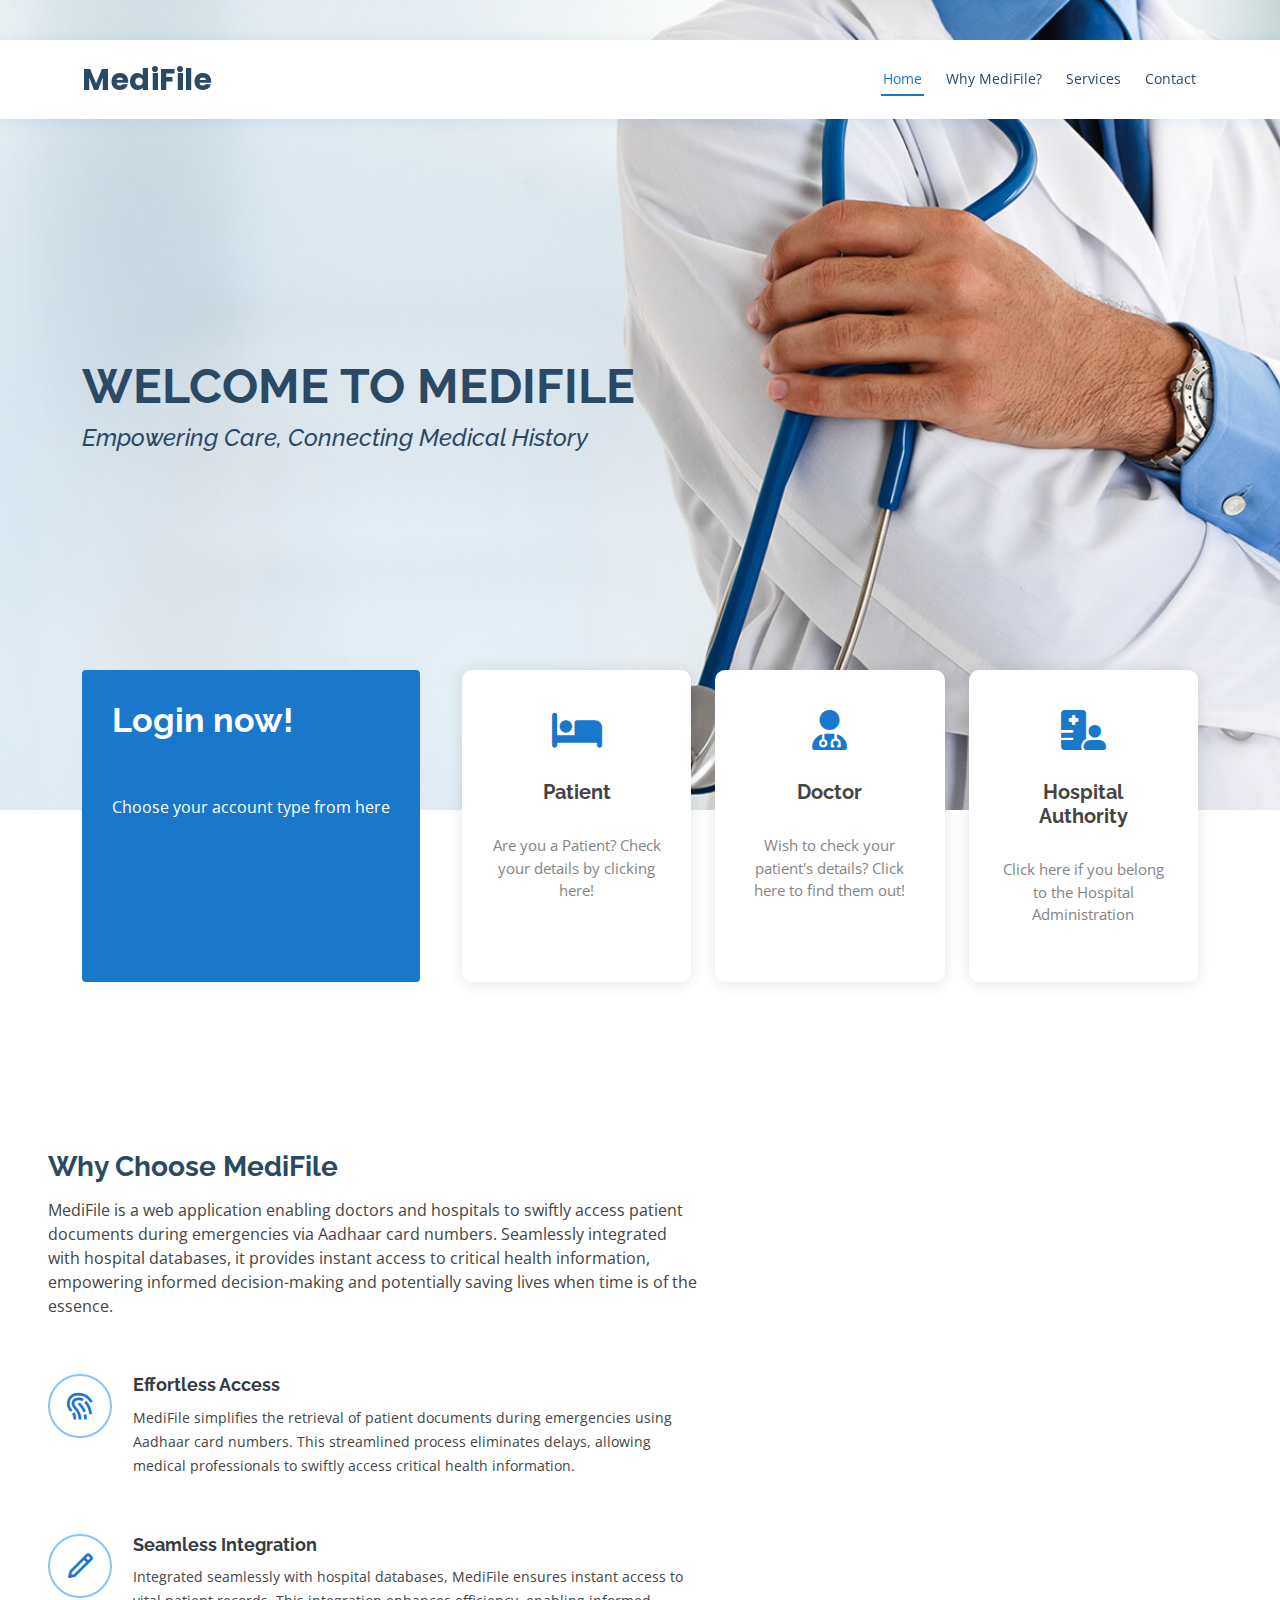
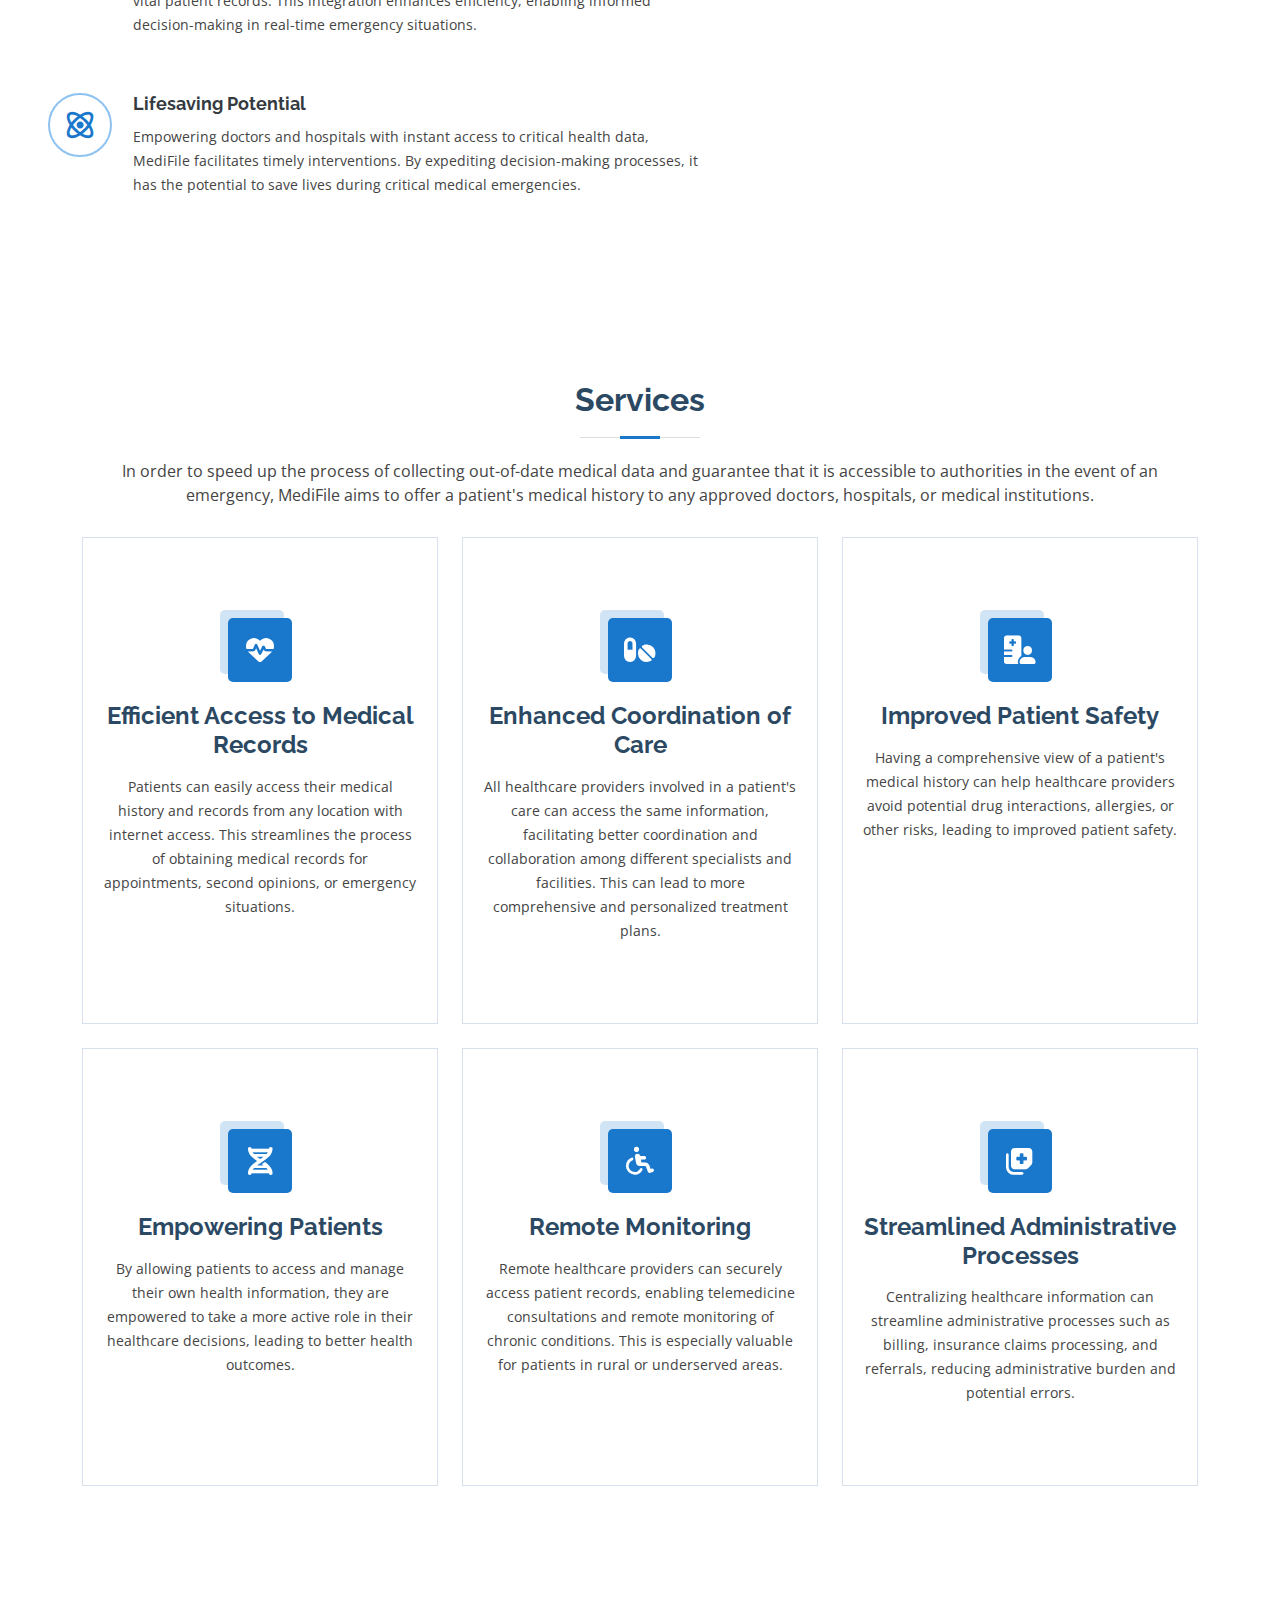
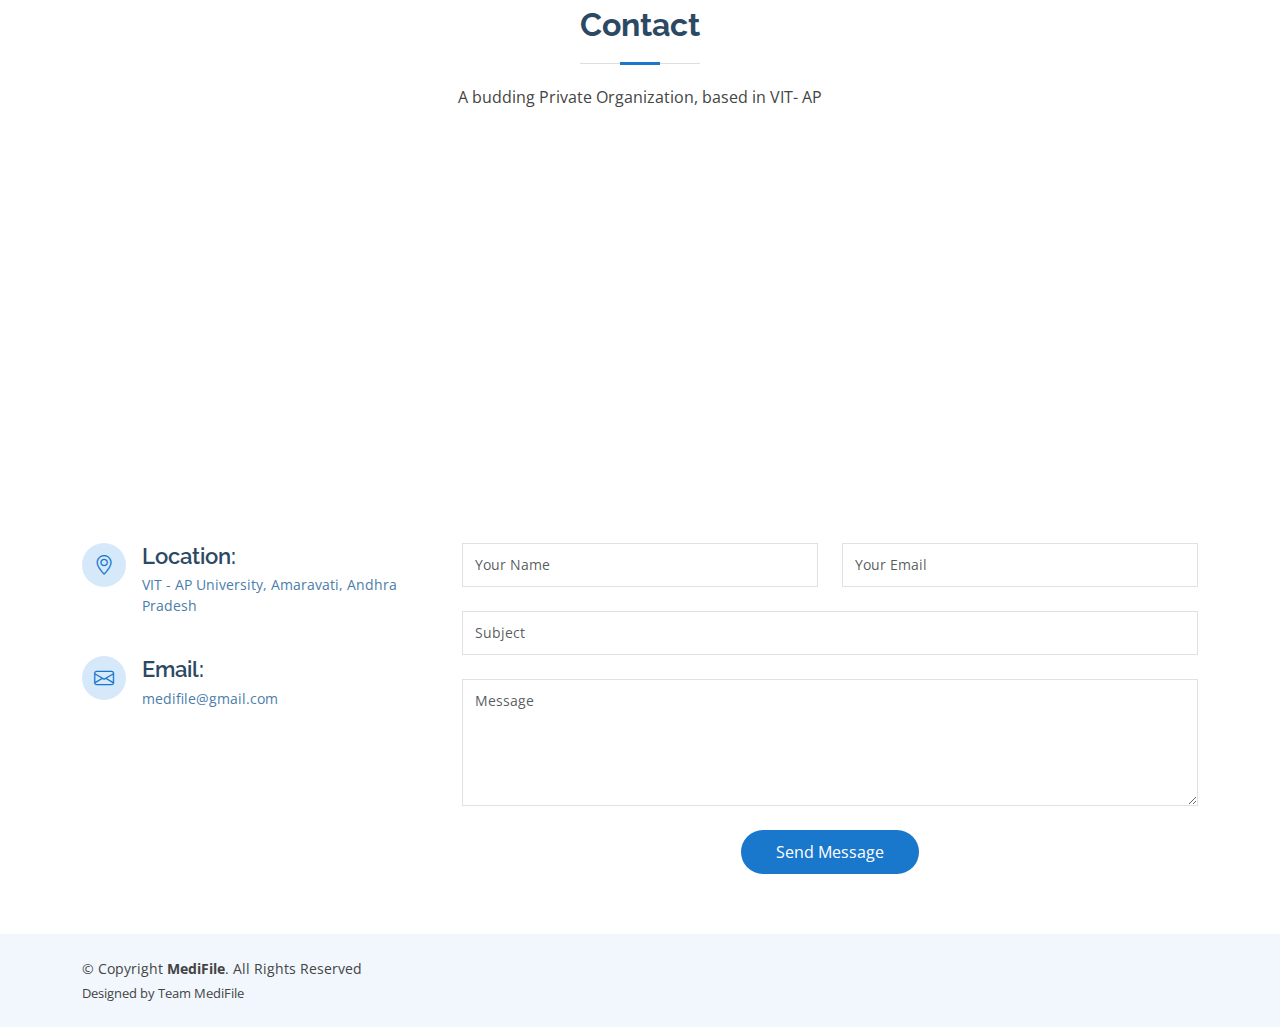
==== index.html @ f93449f2 "added files in finalrepo" ====
<!DOCTYPE html>
<html lang="en">

<head>
  <meta charset="utf-8">
  <meta content="width=device-width, initial-scale=1.0" name="viewport">

  <title>MediFile</title>
  <meta content="" name="description">
  <meta content="" name="keywords">

  <!-- Favicons -->
  <link href="assets/img/favicon.png" rel="icon">
  <link href="assets/img/apple-touch-icon.png" rel="apple-touch-icon">

  <!-- Google Fonts -->
  <link href="https://fonts.googleapis.com/css?family=Open+Sans:300,300i,400,400i,600,600i,700,700i|Raleway:300,300i,400,400i,500,500i,600,600i,700,700i|Poppins:300,300i,400,400i,500,500i,600,600i,700,700i" rel="stylesheet">

  <!-- Vendor CSS Files -->
  <link href="assets/vendor/fontawesome-free/css/all.min.css" rel="stylesheet">
  <link href="assets/vendor/animate.css/animate.min.css" rel="stylesheet">
  <link href="assets/vendor/bootstrap/css/bootstrap.min.css" rel="stylesheet">
  <link href="assets/vendor/bootstrap-icons/bootstrap-icons.css" rel="stylesheet">
  <link href="assets/vendor/boxicons/css/boxicons.min.css" rel="stylesheet">
  <link href="assets/vendor/glightbox/css/glightbox.min.css" rel="stylesheet">
  <link href="assets/vendor/remixicon/remixicon.css" rel="stylesheet">
  <link href="assets/vendor/swiper/swiper-bundle.min.css" rel="stylesheet">

  <!-- Template Main CSS File -->
  <link href="assets/css/style.css" rel="stylesheet">

  <!-- =======================================================
  * Template Name: Medilab
  * Template URL: https://bootstrapmade.com/medilab-free-medical-bootstrap-theme/
  * Updated: Mar 17 2024 with Bootstrap v5.3.3
  * Author: BootstrapMade.com
  * License: https://bootstrapmade.com/license/
  ======================================================== -->
</head>

<body>

  <!-- ======= Header ======= -->
  <header id="header" class="fixed-top">
    <div class="container d-flex align-items-center">
      <h1 class="logo me-auto"><a href="index.html">MediFile</a></h1>
      <!-- Uncomment below if you prefer to use an image logo -->
      <!-- <a href="index.html" class="logo me-auto"><img src="assets/img/logo.png" alt="" class="img-fluid"></a>-->

      <nav id="navbar" class="navbar order-last order-lg-0">
        <ul>
          <li><a class="nav-link scrollto active" href="#hero">Home</a></li>
          <li><a class="nav-link scrollto" href="#about">Why MediFile?</a></li>
          <li><a class="nav-link scrollto" href="#services">Services</a></li>
          <li><a class="nav-link scrollto" href="#contact">Contact</a></li>
        </ul>
        <i class="bi bi-list mobile-nav-toggle"></i>
      </nav><!-- .navbar -->
    </div>
  </header><!-- End Header -->

    <!-- ======= Hero Section ======= -->
    <section id="hero" class="d-flex align-items-center">
      <div class="container">
        <h1>Welcome to MediFile</h1>
        <h2><i>Empowering Care, Connecting Medical History</i></h2>
      </div>
    </section><!-- End Hero -->

    <main id="main">

      <!-- ======= Why Us Section ======= -->
      <section id="why-us" class="why-us">
        <div class="container">
  
          <div class="row">
            <div class="col-lg-4 d-flex align-items-stretch">
              <div class="content">
                <h3>Login now!</h3>
                <p>
                  <br>Choose your account type from here<br>
                </p>
                <div class="text-center">
                </div>
              </div>
            </div>
            <div class="col-lg-8 d-flex align-items-stretch">
              <div class="icon-boxes d-flex flex-column justify-content-center">
                <div class="row">
                  <div class="col-xl-4 d-flex align-items-stretch" onclick="window.location.href='patientlogin.html'">
                    <div class="icon-box mt-4 mt-xl-0">
                      <i class="fa-solid fa-bed"></i>
                      <h4>Patient</h4>
                      <p>Are you a Patient? Check your details by clicking here!</p>
                    </div>
                  </div>
                  <div class="col-xl-4 d-flex align-items-stretch" onclick="window.location.href='doctorlogin.html'">
                    <div class="icon-box mt-4 mt-xl-0">
                      <i class="fa fa-user-md"></i>
                      <h4>Doctor</h4>
                      <p>Wish to check your patient's details? Click here to find them out!</p>
                    </div>
                  </div>
                  <div class="col-xl-4 d-flex align-items-stretch" onclick="window.location.href='hospauthlogin.html'">
                    <div class="icon-box mt-4 mt-xl-0">
                      <i class="fa fa-hospital-user"></i>
                      <h4>Hospital Authority</h4>
                      <p>Click here if you belong to the Hospital Administration</p>
                    </div>
                  </div>
                </div>
              </div><!-- End .content-->
            </div>
          </div>
  
        </div>
      </section><!-- End Why Us Section -->

      <!-- ======= About Section ======= -->
    <section id="about" class="about">
      <div class="container-fluid">

        <div class="row">
          <img class="image2" src="assets\img/gg2.jpg" alt="">
          <div class="col-xl-7 col-lg-6 icon-boxes d-flex flex-column align-items-stretch justify-content-center py-5 px-lg-5">
            <h3>Why Choose MediFile</h3>
            <p>MediFile is a web application enabling doctors and hospitals to swiftly access patient documents during emergencies via Aadhaar card numbers. Seamlessly integrated with hospital databases, it provides instant access to critical health information, empowering informed decision-making and potentially saving lives when time is of the essence.</p>

            <div class="icon-box">
              <div class="icon"><i class="bx bx-fingerprint"></i></div>
              <h4 class="title"><a href="">Effortless Access</a></h4>
              <p class="description">MediFile simplifies the retrieval of patient documents during emergencies using Aadhaar card numbers. This streamlined process eliminates delays, allowing medical professionals to swiftly access critical health information.
            </div>

            <div class="icon-box">
              <div class="icon"><i class="bx bx-pencil "></i></div>
              <h4 class="title"><a href="">Seamless Integration</a></h4>
              <p class="description">Integrated seamlessly with hospital databases, MediFile ensures instant access to vital patient records. This integration enhances efficiency, enabling informed decision-making in real-time emergency situations.</p>
            </div>

            <div class="icon-box">
              <div class="icon"><i class="bx bx-atom"></i></div>
              <h4 class="title"><a href="">Lifesaving Potential</a></h4>
              <p class="description">Empowering doctors and hospitals with instant access to critical health data, MediFile facilitates timely interventions. By expediting decision-making processes, it has the potential to save lives during critical medical emergencies.</p>
            </div>

          </div>
        </div>

      </div>
    </section><!-- End About Section -->

    <!-- ======= Services Section ======= -->
    <section id="services" class="services">
      <div class="container">

        <div class="section-title">
          <h2>Services</h2>
          <p>In order to speed up the process of collecting out-of-date medical data and guarantee that it is accessible to authorities in the event of an emergency, MediFile aims to offer a patient's medical history to any approved doctors, hospitals, or medical institutions.</p>
        </div>

        <div class="row">
          <div class="col-lg-4 col-md-6 d-flex align-items-stretch">
            <div class="icon-box">
              <div class="icon"><i class="fas fa-heartbeat"></i></div>
              <h4><a href="">Efficient Access to Medical Records</a></h4>
              <p>Patients can easily access their medical history and records from any location with internet access. This streamlines the process of obtaining medical records for appointments, second opinions, or emergency situations.</p>
            </div>
          </div>

          <div class="col-lg-4 col-md-6 d-flex align-items-stretch mt-4 mt-md-0">
            <div class="icon-box">
              <div class="icon"><i class="fas fa-pills"></i></div>
              <h4><a href="">Enhanced Coordination of Care</a></h4>
              <p>All healthcare providers involved in a patient's care can access the same information, facilitating better coordination and collaboration among different specialists and facilities. This can lead to more comprehensive and personalized treatment plans.</p>
            </div>
          </div>

          <div class="col-lg-4 col-md-6 d-flex align-items-stretch mt-4 mt-lg-0">
            <div class="icon-box">
              <div class="icon"><i class="fas fa-hospital-user"></i></div>
              <h4><a href="">Improved Patient Safety</a></h4>
              <p>Having a comprehensive view of a patient's medical history can help healthcare providers avoid potential drug interactions, allergies, or other risks, leading to improved patient safety.</p>
            </div>
          </div>

          <div class="col-lg-4 col-md-6 d-flex align-items-stretch mt-4">
            <div class="icon-box">
              <div class="icon"><i class="fas fa-dna"></i></div>
              <h4><a href="">Empowering Patients</a></h4>
              <p>By allowing patients to access and manage their own health information, they are empowered to take a more active role in their healthcare decisions, leading to better health outcomes.</p>
            </div>
          </div>

          <div class="col-lg-4 col-md-6 d-flex align-items-stretch mt-4">
            <div class="icon-box">
              <div class="icon"><i class="fas fa-wheelchair"></i></div>
              <h4><a href="">Remote Monitoring</a></h4>
              <p>Remote healthcare providers can securely access patient records, enabling telemedicine consultations and remote monitoring of chronic conditions. This is especially valuable for patients in rural or underserved areas.</p>
            </div>
          </div>

          <div class="col-lg-4 col-md-6 d-flex align-items-stretch mt-4">
            <div class="icon-box">
              <div class="icon"><i class="fas fa-notes-medical"></i></div>
              <h4><a href="">Streamlined Administrative Processes</a></h4>
              <p>Centralizing healthcare information can streamline administrative processes such as billing, insurance claims processing, and referrals, reducing administrative burden and potential errors.</p>
            </div>
          </div>

        </div>

      </div>
    </section><!-- End Services Section -->


    <!-- ======= Contact Section ======= -->
    <section id="contact" class="contact">
      <div class="container">

        <div class="section-title">
          <h2>Contact</h2>
          <p>A budding Private Organization, based in VIT- AP</p>
        </div>
      </div>

      <div>
        <iframe style="border:0; width: 100%; height: 350px;" src="https://www.google.com/maps/embed?pb=!1m14!1m8!1m3!1d15302.299103914738!2d80.4991965!3d16.4970554!3m2!1i1024!2i768!4f13.1!3m3!1m2!1s0x3a35f27d40f21c55%3A0x1490eacd54859850!2sVIT-AP%20University!5e0!3m2!1sen!2sin!4v1710497029862!5m2!1sen!2sin" frameborder="0" allowfullscreen="" loading="lazy" referrerpolicy="no-referrer-when-downgrade"></iframe>
        
      </div>

      <div class="container">
        <div class="row mt-5">

          <div class="col-lg-4">
            <div class="info">
              <div class="address">
                <i class="bi bi-geo-alt"></i>
                <h4>Location:</h4>
                <p>VIT - AP University, Amaravati, Andhra Pradesh</p>
              </div>

              <div class="email">
                <i class="bi bi-envelope"></i>
                <h4>Email:</h4>
                <p>medifile@gmail.com</p>
              </div>

            </div>

          </div>

          <div class="col-lg-8 mt-5 mt-lg-0">

            <form action="forms/contact.php" method="post" role="form" class="php-email-form">
              <div class="row">
                <div class="col-md-6 form-group">
                  <input type="text" name="name" class="form-control" id="name" placeholder="Your Name" required>
                </div>
                <div class="col-md-6 form-group mt-3 mt-md-0">
                  <input type="email" class="form-control" name="email" id="email" placeholder="Your Email" required>
                </div>
              </div>
              <div class="form-group mt-3">
                <input type="text" class="form-control" name="subject" id="subject" placeholder="Subject" required>
              </div>
              <div class="form-group mt-3">
                <textarea class="form-control" name="message" rows="5" placeholder="Message" required></textarea>
              </div>
              <div class="my-3">
                <div class="loading">Loading</div>
                <div class="error-message"></div>
                <div class="sent-message">Your message has been sent. Thank you!</div>
              </div>
              <div class="text-center"><button type="submit">Send Message</button></div>
            </form>

          </div>

        </div>

      </div>
    </section><!-- End Contact Section -->

  </main><!-- End #main -->
  
  <!-- ======= Footer ======= -->
  <footer id="footer">

    <div class="container d-md-flex py-4">

      <div class="me-md-auto text-center text-md-start">
        <div class="copyright">
          &copy; Copyright <strong><span>MediFile</span></strong>. All Rights Reserved
        </div>
        <div class="credits">
          <!-- All the links in the footer should remain intact. -->
          <!-- You can delete the links only if you purchased the pro version. -->
          <!-- Licensing information: https://bootstrapmade.com/license/ -->
          <!-- Purchase the pro version with working PHP/AJAX contact form: https://bootstrapmade.com/medilab-free-medical-bootstrap-theme/ -->
          Designed by <a>Team MediFile</a>
        </div>
      </div>
    </div>
  </footer><!-- End Footer --

    <div id="preloader"></div>
  <a href="#" class="back-to-top d-flex align-items-center justify-content-center"><i class="bi bi-arrow-up-short"></i></a>

  <!-- Vendor JS Files -->
  <script src="assets/vendor/purecounter/purecounter_vanilla.js"></script>
  <script src="assets/vendor/bootstrap/js/bootstrap.bundle.min.js"></script>
  <script src="assets/vendor/glightbox/js/glightbox.min.js"></script>
  <script src="assets/vendor/swiper/swiper-bundle.min.js"></script>
  <script src="assets/vendor/php-email-form/validate.js"></script>

  <!-- Template Main JS File -->
  <script src="assets/js/main.js"></script>

</body>

</html>
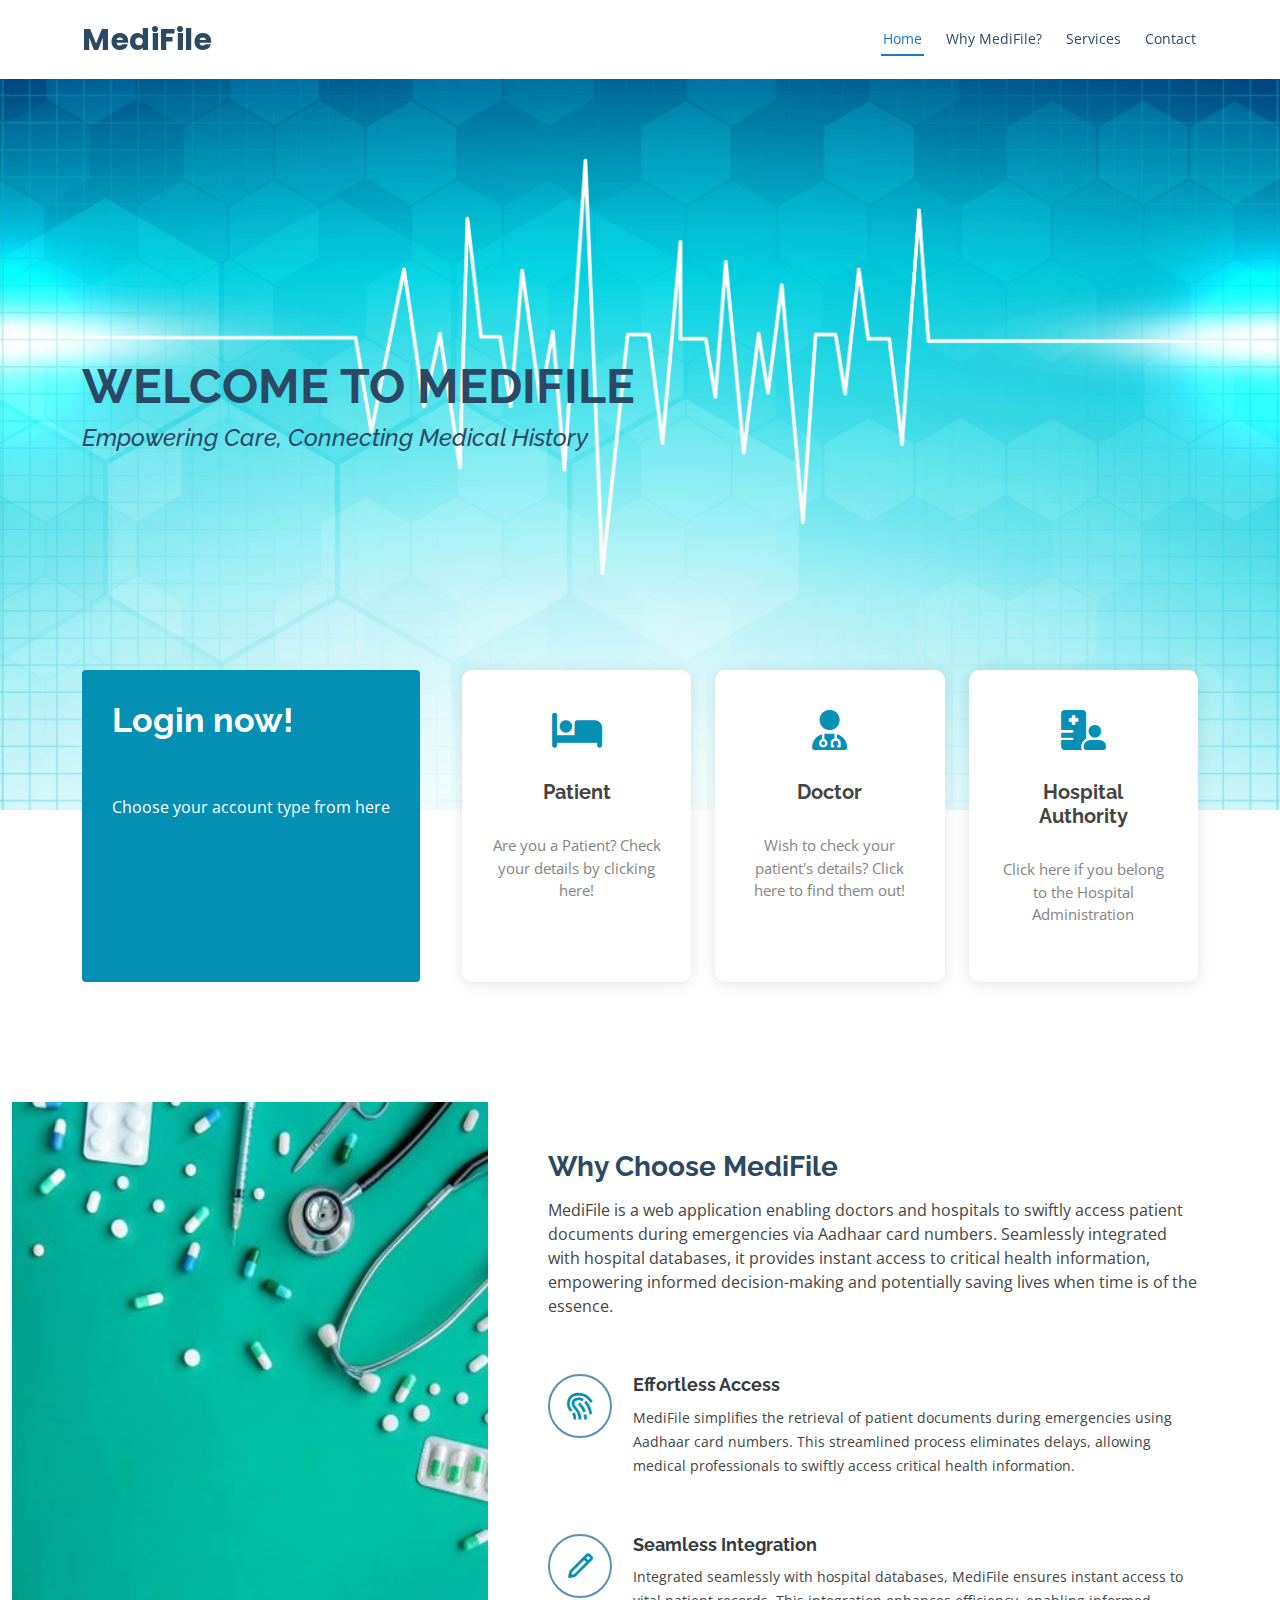
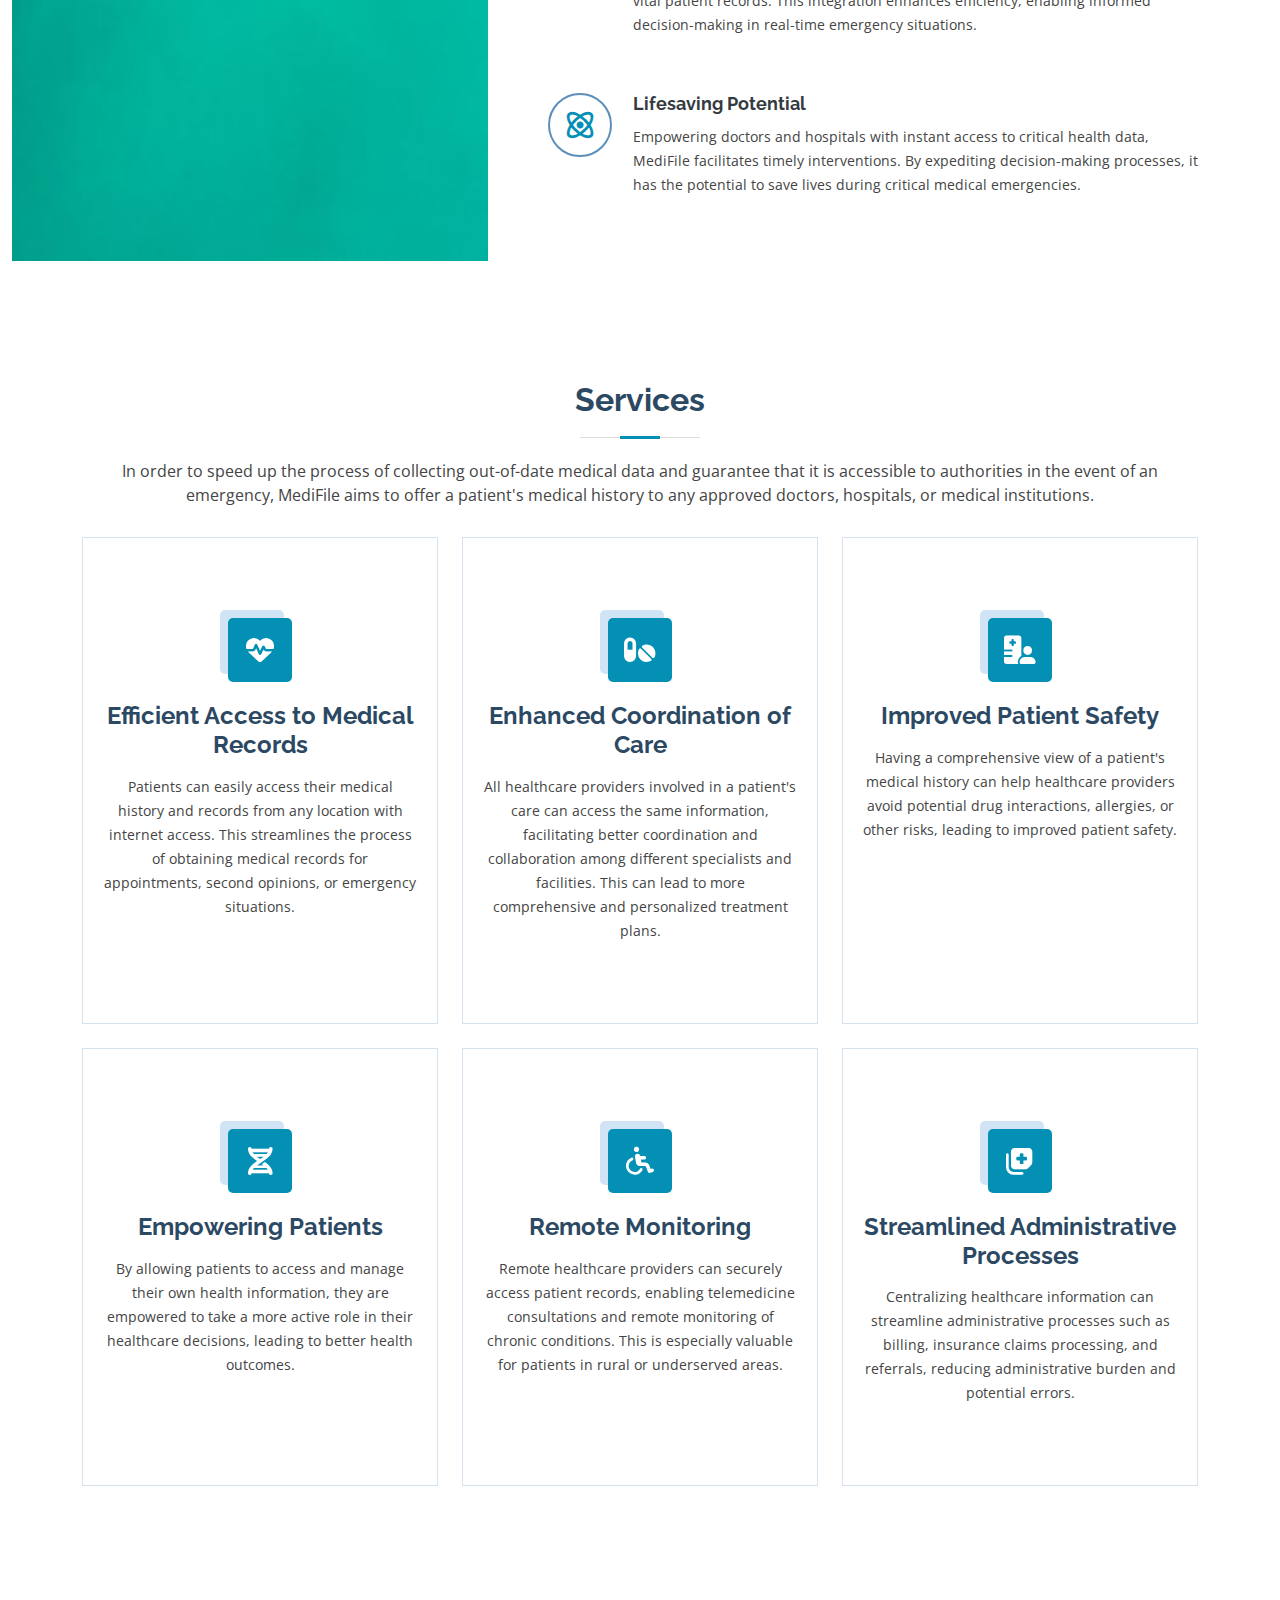
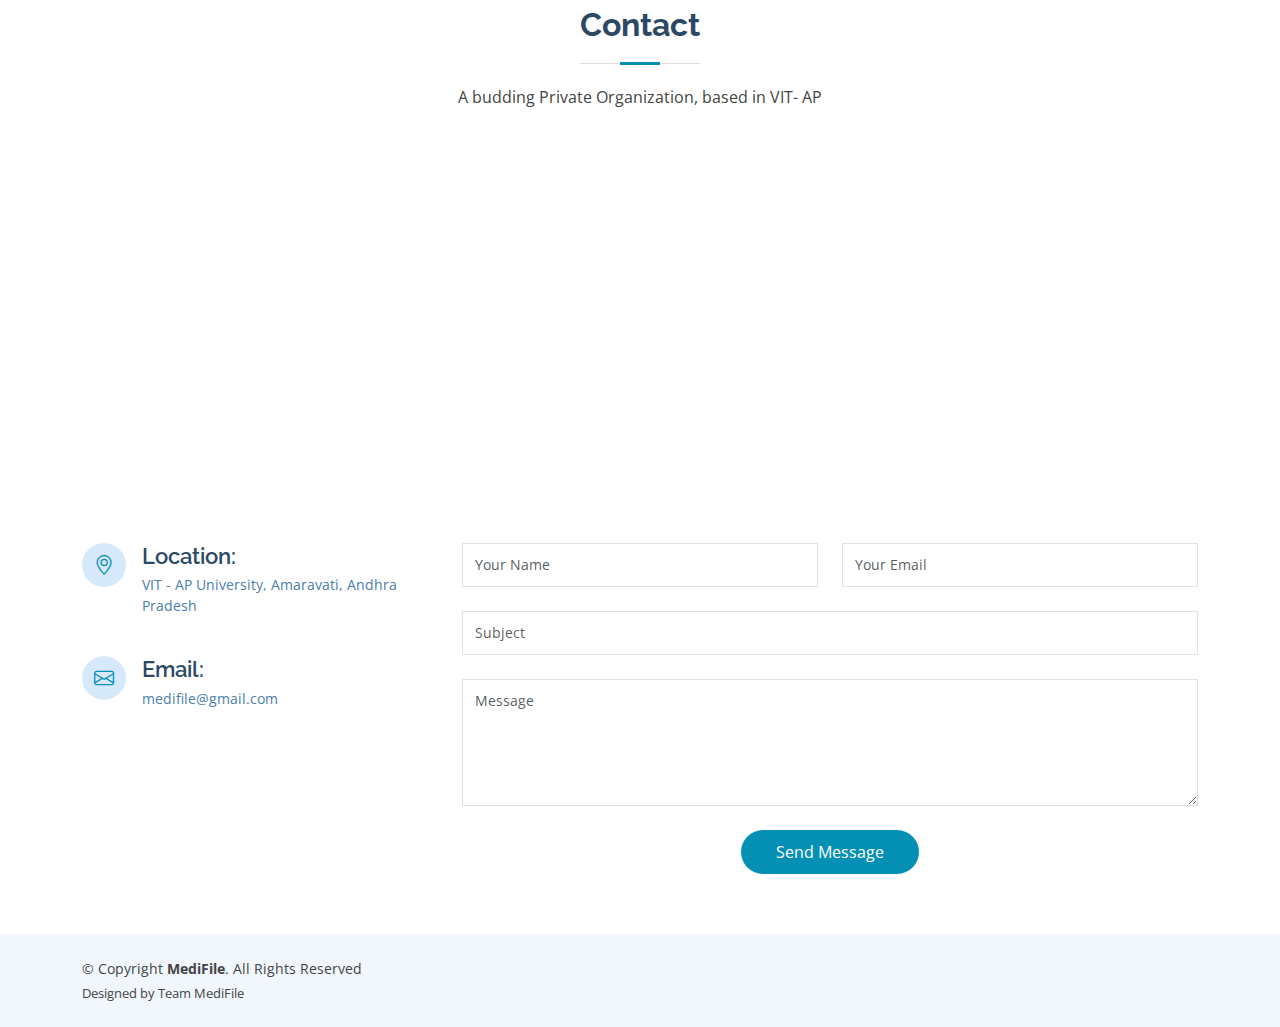
==== commit a065c2c8: "updated files final" ====
--- a/index.html
+++ b/index.html
@@ -1,63 +1,80 @@
 <!DOCTYPE html>
 <html lang="en">
-
-<head>
-  <meta charset="utf-8">
-  <meta content="width=device-width, initial-scale=1.0" name="viewport">
-
-  <title>MediFile</title>
-  <meta content="" name="description">
-  <meta content="" name="keywords">
-
-  <!-- Favicons -->
-  <link href="assets/img/favicon.png" rel="icon">
-  <link href="assets/img/apple-touch-icon.png" rel="apple-touch-icon">
-
-  <!-- Google Fonts -->
-  <link href="https://fonts.googleapis.com/css?family=Open+Sans:300,300i,400,400i,600,600i,700,700i|Raleway:300,300i,400,400i,500,500i,600,600i,700,700i|Poppins:300,300i,400,400i,500,500i,600,600i,700,700i" rel="stylesheet">
-
-  <!-- Vendor CSS Files -->
-  <link href="assets/vendor/fontawesome-free/css/all.min.css" rel="stylesheet">
-  <link href="assets/vendor/animate.css/animate.min.css" rel="stylesheet">
-  <link href="assets/vendor/bootstrap/css/bootstrap.min.css" rel="stylesheet">
-  <link href="assets/vendor/bootstrap-icons/bootstrap-icons.css" rel="stylesheet">
-  <link href="assets/vendor/boxicons/css/boxicons.min.css" rel="stylesheet">
-  <link href="assets/vendor/glightbox/css/glightbox.min.css" rel="stylesheet">
-  <link href="assets/vendor/remixicon/remixicon.css" rel="stylesheet">
-  <link href="assets/vendor/swiper/swiper-bundle.min.css" rel="stylesheet">
-
-  <!-- Template Main CSS File -->
-  <link href="assets/css/style.css" rel="stylesheet">
-
-  <!-- =======================================================
+  <head>
+    <meta charset="utf-8" />
+    <meta content="width=device-width, initial-scale=1.0" name="viewport" />
+
+    <title>MediFile</title>
+    <meta content="" name="description" />
+    <meta content="" name="keywords" />
+
+    <!-- Favicons -->
+    <link href="assets/img/favicon.png" rel="icon" />
+    <link href="assets/img/apple-touch-icon.png" rel="apple-touch-icon" />
+
+    <!-- Google Fonts -->
+    <link
+      href="https://fonts.googleapis.com/css?family=Open+Sans:300,300i,400,400i,600,600i,700,700i|Raleway:300,300i,400,400i,500,500i,600,600i,700,700i|Poppins:300,300i,400,400i,500,500i,600,600i,700,700i"
+      rel="stylesheet"
+    />
+
+    <!-- Vendor CSS Files -->
+    <link
+      href="assets/vendor/fontawesome-free/css/all.min.css"
+      rel="stylesheet"
+    />
+    <link href="assets/vendor/animate.css/animate.min.css" rel="stylesheet" />
+    <link
+      href="assets/vendor/bootstrap/css/bootstrap.min.css"
+      rel="stylesheet"
+    />
+    <link
+      href="assets/vendor/bootstrap-icons/bootstrap-icons.css"
+      rel="stylesheet"
+    />
+    <link href="assets/vendor/boxicons/css/boxicons.min.css" rel="stylesheet" />
+    <link
+      href="assets/vendor/glightbox/css/glightbox.min.css"
+      rel="stylesheet"
+    />
+    <link href="assets/vendor/remixicon/remixicon.css" rel="stylesheet" />
+    <link href="assets/vendor/swiper/swiper-bundle.min.css" rel="stylesheet" />
+
+    <!-- Template Main CSS File -->
+    <link href="assets/css/style.css" rel="stylesheet" />
+
+    <!-- =======================================================
   * Template Name: Medilab
   * Template URL: https://bootstrapmade.com/medilab-free-medical-bootstrap-theme/
   * Updated: Mar 17 2024 with Bootstrap v5.3.3
   * Author: BootstrapMade.com
   * License: https://bootstrapmade.com/license/
   ======================================================== -->
-</head>
-
-<body>
-
-  <!-- ======= Header ======= -->
-  <header id="header" class="fixed-top">
-    <div class="container d-flex align-items-center">
-      <h1 class="logo me-auto"><a href="index.html">MediFile</a></h1>
-      <!-- Uncomment below if you prefer to use an image logo -->
-      <!-- <a href="index.html" class="logo me-auto"><img src="assets/img/logo.png" alt="" class="img-fluid"></a>-->
-
-      <nav id="navbar" class="navbar order-last order-lg-0">
-        <ul>
-          <li><a class="nav-link scrollto active" href="#hero">Home</a></li>
-          <li><a class="nav-link scrollto" href="#about">Why MediFile?</a></li>
-          <li><a class="nav-link scrollto" href="#services">Services</a></li>
-          <li><a class="nav-link scrollto" href="#contact">Contact</a></li>
-        </ul>
-        <i class="bi bi-list mobile-nav-toggle"></i>
-      </nav><!-- .navbar -->
-    </div>
-  </header><!-- End Header -->
+  </head>
+
+  <body>
+    <!-- ======= Header ======= -->
+    <header id="header" class="fixed-top">
+      <div class="container d-flex align-items-center">
+        <h1 class="logo me-auto"><a href="index.html">MediFile</a></h1>
+        <!-- Uncomment below if you prefer to use an image logo -->
+        <!-- <a href="index.html" class="logo me-auto"><img src="assets/img/logo.png" alt="" class="img-fluid"></a>-->
+
+        <nav id="navbar" class="navbar order-last order-lg-0">
+          <ul>
+            <li><a class="nav-link scrollto active" href="#hero">Home</a></li>
+            <li>
+              <a class="nav-link scrollto" href="#about">Why MediFile?</a>
+            </li>
+            <li><a class="nav-link scrollto" href="#services">Services</a></li>
+            <li><a class="nav-link scrollto" href="#contact">Contact</a></li>
+          </ul>
+          <i class="bi bi-list mobile-nav-toggle"></i>
+        </nav>
+        <!-- .navbar -->
+      </div>
+    </header>
+    <!-- End Header -->
 
     <!-- ======= Hero Section ======= -->
     <section id="hero" class="d-flex align-items-center">
@@ -65,260 +82,363 @@
         <h1>Welcome to MediFile</h1>
         <h2><i>Empowering Care, Connecting Medical History</i></h2>
       </div>
-    </section><!-- End Hero -->
+    </section>
+    <!-- End Hero -->
 
     <main id="main">
-
       <!-- ======= Why Us Section ======= -->
       <section id="why-us" class="why-us">
         <div class="container">
-  
           <div class="row">
             <div class="col-lg-4 d-flex align-items-stretch">
               <div class="content">
                 <h3>Login now!</h3>
-                <p>
-                  <br>Choose your account type from here<br>
-                </p>
-                <div class="text-center">
-                </div>
+                <p><br />Choose your account type from here<br /></p>
+                <div class="text-center"></div>
               </div>
             </div>
             <div class="col-lg-8 d-flex align-items-stretch">
               <div class="icon-boxes d-flex flex-column justify-content-center">
                 <div class="row">
-                  <div class="col-xl-4 d-flex align-items-stretch" onclick="window.location.href='patientlogin.html'">
+                  <div
+                    class="col-xl-4 d-flex align-items-stretch"
+                    onclick="window.location.href='patientLog.html'"
+                  >
                     <div class="icon-box mt-4 mt-xl-0">
                       <i class="fa-solid fa-bed"></i>
                       <h4>Patient</h4>
-                      <p>Are you a Patient? Check your details by clicking here!</p>
+                      <p>
+                        Are you a Patient? Check your details by clicking here!
+                      </p>
                     </div>
                   </div>
-                  <div class="col-xl-4 d-flex align-items-stretch" onclick="window.location.href='doctorlogin.html'">
+                  <div
+                    class="col-xl-4 d-flex align-items-stretch"
+                    onclick="window.location.href='docLog.html'"
+                  >
                     <div class="icon-box mt-4 mt-xl-0">
                       <i class="fa fa-user-md"></i>
                       <h4>Doctor</h4>
-                      <p>Wish to check your patient's details? Click here to find them out!</p>
+                      <p>
+                        Wish to check your patient's details? Click here to find
+                        them out!
+                      </p>
                     </div>
                   </div>
-                  <div class="col-xl-4 d-flex align-items-stretch" onclick="window.location.href='hospauthlogin.html'">
+                  <div
+                    class="col-xl-4 d-flex align-items-stretch"
+                    onclick="window.location.href='adminLog.html'"
+                  >
                     <div class="icon-box mt-4 mt-xl-0">
                       <i class="fa fa-hospital-user"></i>
                       <h4>Hospital Authority</h4>
-                      <p>Click here if you belong to the Hospital Administration</p>
+                      <p>
+                        Click here if you belong to the Hospital Administration
+                      </p>
                     </div>
                   </div>
                 </div>
-              </div><!-- End .content-->
-            </div>
-          </div>
-  
-        </div>
-      </section><!-- End Why Us Section -->
+              </div>
+              <!-- End .content-->
+            </div>
+          </div>
+        </div>
+      </section>
+      <!-- End Why Us Section -->
 
       <!-- ======= About Section ======= -->
-    <section id="about" class="about">
-      <div class="container-fluid">
-
-        <div class="row">
-          <img class="image2" src="assets\img/gg2.jpg" alt="">
-          <div class="col-xl-7 col-lg-6 icon-boxes d-flex flex-column align-items-stretch justify-content-center py-5 px-lg-5">
-            <h3>Why Choose MediFile</h3>
-            <p>MediFile is a web application enabling doctors and hospitals to swiftly access patient documents during emergencies via Aadhaar card numbers. Seamlessly integrated with hospital databases, it provides instant access to critical health information, empowering informed decision-making and potentially saving lives when time is of the essence.</p>
-
-            <div class="icon-box">
-              <div class="icon"><i class="bx bx-fingerprint"></i></div>
-              <h4 class="title"><a href="">Effortless Access</a></h4>
-              <p class="description">MediFile simplifies the retrieval of patient documents during emergencies using Aadhaar card numbers. This streamlined process eliminates delays, allowing medical professionals to swiftly access critical health information.
-            </div>
-
-            <div class="icon-box">
-              <div class="icon"><i class="bx bx-pencil "></i></div>
-              <h4 class="title"><a href="">Seamless Integration</a></h4>
-              <p class="description">Integrated seamlessly with hospital databases, MediFile ensures instant access to vital patient records. This integration enhances efficiency, enabling informed decision-making in real-time emergency situations.</p>
-            </div>
-
-            <div class="icon-box">
-              <div class="icon"><i class="bx bx-atom"></i></div>
-              <h4 class="title"><a href="">Lifesaving Potential</a></h4>
-              <p class="description">Empowering doctors and hospitals with instant access to critical health data, MediFile facilitates timely interventions. By expediting decision-making processes, it has the potential to save lives during critical medical emergencies.</p>
-            </div>
-
-          </div>
-        </div>
-
+      <section id="about" class="about">
+        <div class="container-fluid">
+          <div class="row">
+            <img class="image2" src="assets\img/gg2.jpg" alt="" />
+            <div
+              class="col-xl-7 col-lg-6 icon-boxes d-flex flex-column align-items-stretch justify-content-center py-5 px-lg-5"
+            >
+              <h3>Why Choose MediFile</h3>
+              <p>
+                MediFile is a web application enabling doctors and hospitals to
+                swiftly access patient documents during emergencies via Aadhaar
+                card numbers. Seamlessly integrated with hospital databases, it
+                provides instant access to critical health information,
+                empowering informed decision-making and potentially saving lives
+                when time is of the essence.
+              </p>
+
+              <div class="icon-box">
+                <div class="icon"><i class="bx bx-fingerprint"></i></div>
+                <h4 class="title"><a href="">Effortless Access</a></h4>
+                <p class="description">
+                  MediFile simplifies the retrieval of patient documents during
+                  emergencies using Aadhaar card numbers. This streamlined
+                  process eliminates delays, allowing medical professionals to
+                  swiftly access critical health information.
+                </p>
+              </div>
+
+              <div class="icon-box">
+                <div class="icon"><i class="bx bx-pencil"></i></div>
+                <h4 class="title"><a href="">Seamless Integration</a></h4>
+                <p class="description">
+                  Integrated seamlessly with hospital databases, MediFile
+                  ensures instant access to vital patient records. This
+                  integration enhances efficiency, enabling informed
+                  decision-making in real-time emergency situations.
+                </p>
+              </div>
+
+              <div class="icon-box">
+                <div class="icon"><i class="bx bx-atom"></i></div>
+                <h4 class="title"><a href="">Lifesaving Potential</a></h4>
+                <p class="description">
+                  Empowering doctors and hospitals with instant access to
+                  critical health data, MediFile facilitates timely
+                  interventions. By expediting decision-making processes, it has
+                  the potential to save lives during critical medical
+                  emergencies.
+                </p>
+              </div>
+            </div>
+          </div>
+        </div>
+      </section>
+      <!-- End About Section -->
+
+      <!-- ======= Services Section ======= -->
+      <section id="services" class="services">
+        <div class="container">
+          <div class="section-title">
+            <h2>Services</h2>
+            <p>
+              In order to speed up the process of collecting out-of-date medical
+              data and guarantee that it is accessible to authorities in the
+              event of an emergency, MediFile aims to offer a patient's medical
+              history to any approved doctors, hospitals, or medical
+              institutions.
+            </p>
+          </div>
+
+          <div class="row">
+            <div class="col-lg-4 col-md-6 d-flex align-items-stretch">
+              <div class="icon-box">
+                <div class="icon"><i class="fas fa-heartbeat"></i></div>
+                <h4><a href="">Efficient Access to Medical Records</a></h4>
+                <p>
+                  Patients can easily access their medical history and records
+                  from any location with internet access. This streamlines the
+                  process of obtaining medical records for appointments, second
+                  opinions, or emergency situations.
+                </p>
+              </div>
+            </div>
+
+            <div
+              class="col-lg-4 col-md-6 d-flex align-items-stretch mt-4 mt-md-0"
+            >
+              <div class="icon-box">
+                <div class="icon"><i class="fas fa-pills"></i></div>
+                <h4><a href="">Enhanced Coordination of Care</a></h4>
+                <p>
+                  All healthcare providers involved in a patient's care can
+                  access the same information, facilitating better coordination
+                  and collaboration among different specialists and facilities.
+                  This can lead to more comprehensive and personalized treatment
+                  plans.
+                </p>
+              </div>
+            </div>
+
+            <div
+              class="col-lg-4 col-md-6 d-flex align-items-stretch mt-4 mt-lg-0"
+            >
+              <div class="icon-box">
+                <div class="icon"><i class="fas fa-hospital-user"></i></div>
+                <h4><a href="">Improved Patient Safety</a></h4>
+                <p>
+                  Having a comprehensive view of a patient's medical history can
+                  help healthcare providers avoid potential drug interactions,
+                  allergies, or other risks, leading to improved patient safety.
+                </p>
+              </div>
+            </div>
+
+            <div class="col-lg-4 col-md-6 d-flex align-items-stretch mt-4">
+              <div class="icon-box">
+                <div class="icon"><i class="fas fa-dna"></i></div>
+                <h4><a href="">Empowering Patients</a></h4>
+                <p>
+                  By allowing patients to access and manage their own health
+                  information, they are empowered to take a more active role in
+                  their healthcare decisions, leading to better health outcomes.
+                </p>
+              </div>
+            </div>
+
+            <div class="col-lg-4 col-md-6 d-flex align-items-stretch mt-4">
+              <div class="icon-box">
+                <div class="icon"><i class="fas fa-wheelchair"></i></div>
+                <h4><a href="">Remote Monitoring</a></h4>
+                <p>
+                  Remote healthcare providers can securely access patient
+                  records, enabling telemedicine consultations and remote
+                  monitoring of chronic conditions. This is especially valuable
+                  for patients in rural or underserved areas.
+                </p>
+              </div>
+            </div>
+
+            <div class="col-lg-4 col-md-6 d-flex align-items-stretch mt-4">
+              <div class="icon-box">
+                <div class="icon"><i class="fas fa-notes-medical"></i></div>
+                <h4><a href="">Streamlined Administrative Processes</a></h4>
+                <p>
+                  Centralizing healthcare information can streamline
+                  administrative processes such as billing, insurance claims
+                  processing, and referrals, reducing administrative burden and
+                  potential errors.
+                </p>
+              </div>
+            </div>
+          </div>
+        </div>
+      </section>
+      <!-- End Services Section -->
+
+      <!-- ======= Contact Section ======= -->
+      <section id="contact" class="contact">
+        <div class="container">
+          <div class="section-title">
+            <h2>Contact</h2>
+            <p>A budding Private Organization, based in VIT- AP</p>
+          </div>
+        </div>
+
+        <div>
+          <iframe
+            style="border: 0; width: 100%; height: 350px"
+            src="https://www.google.com/maps/embed?pb=!1m14!1m8!1m3!1d15302.299103914738!2d80.4991965!3d16.4970554!3m2!1i1024!2i768!4f13.1!3m3!1m2!1s0x3a35f27d40f21c55%3A0x1490eacd54859850!2sVIT-AP%20University!5e0!3m2!1sen!2sin!4v1710497029862!5m2!1sen!2sin"
+            frameborder="0"
+            allowfullscreen=""
+            loading="lazy"
+            referrerpolicy="no-referrer-when-downgrade"
+          ></iframe>
+        </div>
+
+        <div class="container">
+          <div class="row mt-5">
+            <div class="col-lg-4">
+              <div class="info">
+                <div class="address">
+                  <i class="bi bi-geo-alt"></i>
+                  <h4>Location:</h4>
+                  <p>VIT - AP University, Amaravati, Andhra Pradesh</p>
+                </div>
+
+                <div class="email">
+                  <i class="bi bi-envelope"></i>
+                  <h4>Email:</h4>
+                  <p>medifile@gmail.com</p>
+                </div>
+              </div>
+            </div>
+
+            <div class="col-lg-8 mt-5 mt-lg-0">
+              <form
+                action="forms/contact.php"
+                method="post"
+                role="form"
+                class="php-email-form"
+              >
+                <div class="row">
+                  <div class="col-md-6 form-group">
+                    <input
+                      type="text"
+                      name="name"
+                      class="form-control"
+                      id="name"
+                      placeholder="Your Name"
+                      required
+                    />
+                  </div>
+                  <div class="col-md-6 form-group mt-3 mt-md-0">
+                    <input
+                      type="email"
+                      class="form-control"
+                      name="email"
+                      id="email"
+                      placeholder="Your Email"
+                      required
+                    />
+                  </div>
+                </div>
+                <div class="form-group mt-3">
+                  <input
+                    type="text"
+                    class="form-control"
+                    name="subject"
+                    id="subject"
+                    placeholder="Subject"
+                    required
+                  />
+                </div>
+                <div class="form-group mt-3">
+                  <textarea
+                    class="form-control"
+                    name="message"
+                    rows="5"
+                    placeholder="Message"
+                    required
+                  ></textarea>
+                </div>
+                <div class="my-3">
+                  <div class="loading">Loading</div>
+                  <div class="error-message"></div>
+                  <div class="sent-message">
+                    Your message has been sent. Thank you!
+                  </div>
+                </div>
+                <div class="text-center">
+                  <button type="submit">Send Message</button>
+                </div>
+              </form>
+            </div>
+          </div>
+        </div>
+      </section>
+      <!-- End Contact Section -->
+    </main>
+    <!-- End #main -->
+
+    <!-- ======= Footer ======= -->
+    <footer id="footer">
+      <div class="container d-md-flex py-4">
+        <div class="me-md-auto text-center text-md-start">
+          <div class="copyright">
+            &copy; Copyright <strong><span>MediFile</span></strong
+            >. All Rights Reserved
+          </div>
+          <div class="credits">
+            <!-- All the links in the footer should remain intact. -->
+            <!-- You can delete the links only if you purchased the pro version. -->
+            <!-- Licensing information: https://bootstrapmade.com/license/ -->
+            <!-- Purchase the pro version with working PHP/AJAX contact form: https://bootstrapmade.com/medilab-free-medical-bootstrap-theme/ -->
+            Designed by <a>Team MediFile</a>
+          </div>
+        </div>
       </div>
-    </section><!-- End About Section -->
-
-    <!-- ======= Services Section ======= -->
-    <section id="services" class="services">
-      <div class="container">
-
-        <div class="section-title">
-          <h2>Services</h2>
-          <p>In order to speed up the process of collecting out-of-date medical data and guarantee that it is accessible to authorities in the event of an emergency, MediFile aims to offer a patient's medical history to any approved doctors, hospitals, or medical institutions.</p>
-        </div>
-
-        <div class="row">
-          <div class="col-lg-4 col-md-6 d-flex align-items-stretch">
-            <div class="icon-box">
-              <div class="icon"><i class="fas fa-heartbeat"></i></div>
-              <h4><a href="">Efficient Access to Medical Records</a></h4>
-              <p>Patients can easily access their medical history and records from any location with internet access. This streamlines the process of obtaining medical records for appointments, second opinions, or emergency situations.</p>
-            </div>
-          </div>
-
-          <div class="col-lg-4 col-md-6 d-flex align-items-stretch mt-4 mt-md-0">
-            <div class="icon-box">
-              <div class="icon"><i class="fas fa-pills"></i></div>
-              <h4><a href="">Enhanced Coordination of Care</a></h4>
-              <p>All healthcare providers involved in a patient's care can access the same information, facilitating better coordination and collaboration among different specialists and facilities. This can lead to more comprehensive and personalized treatment plans.</p>
-            </div>
-          </div>
-
-          <div class="col-lg-4 col-md-6 d-flex align-items-stretch mt-4 mt-lg-0">
-            <div class="icon-box">
-              <div class="icon"><i class="fas fa-hospital-user"></i></div>
-              <h4><a href="">Improved Patient Safety</a></h4>
-              <p>Having a comprehensive view of a patient's medical history can help healthcare providers avoid potential drug interactions, allergies, or other risks, leading to improved patient safety.</p>
-            </div>
-          </div>
-
-          <div class="col-lg-4 col-md-6 d-flex align-items-stretch mt-4">
-            <div class="icon-box">
-              <div class="icon"><i class="fas fa-dna"></i></div>
-              <h4><a href="">Empowering Patients</a></h4>
-              <p>By allowing patients to access and manage their own health information, they are empowered to take a more active role in their healthcare decisions, leading to better health outcomes.</p>
-            </div>
-          </div>
-
-          <div class="col-lg-4 col-md-6 d-flex align-items-stretch mt-4">
-            <div class="icon-box">
-              <div class="icon"><i class="fas fa-wheelchair"></i></div>
-              <h4><a href="">Remote Monitoring</a></h4>
-              <p>Remote healthcare providers can securely access patient records, enabling telemedicine consultations and remote monitoring of chronic conditions. This is especially valuable for patients in rural or underserved areas.</p>
-            </div>
-          </div>
-
-          <div class="col-lg-4 col-md-6 d-flex align-items-stretch mt-4">
-            <div class="icon-box">
-              <div class="icon"><i class="fas fa-notes-medical"></i></div>
-              <h4><a href="">Streamlined Administrative Processes</a></h4>
-              <p>Centralizing healthcare information can streamline administrative processes such as billing, insurance claims processing, and referrals, reducing administrative burden and potential errors.</p>
-            </div>
-          </div>
-
-        </div>
-
-      </div>
-    </section><!-- End Services Section -->
-
-
-    <!-- ======= Contact Section ======= -->
-    <section id="contact" class="contact">
-      <div class="container">
-
-        <div class="section-title">
-          <h2>Contact</h2>
-          <p>A budding Private Organization, based in VIT- AP</p>
-        </div>
-      </div>
-
-      <div>
-        <iframe style="border:0; width: 100%; height: 350px;" src="https://www.google.com/maps/embed?pb=!1m14!1m8!1m3!1d15302.299103914738!2d80.4991965!3d16.4970554!3m2!1i1024!2i768!4f13.1!3m3!1m2!1s0x3a35f27d40f21c55%3A0x1490eacd54859850!2sVIT-AP%20University!5e0!3m2!1sen!2sin!4v1710497029862!5m2!1sen!2sin" frameborder="0" allowfullscreen="" loading="lazy" referrerpolicy="no-referrer-when-downgrade"></iframe>
-        
-      </div>
-
-      <div class="container">
-        <div class="row mt-5">
-
-          <div class="col-lg-4">
-            <div class="info">
-              <div class="address">
-                <i class="bi bi-geo-alt"></i>
-                <h4>Location:</h4>
-                <p>VIT - AP University, Amaravati, Andhra Pradesh</p>
-              </div>
-
-              <div class="email">
-                <i class="bi bi-envelope"></i>
-                <h4>Email:</h4>
-                <p>medifile@gmail.com</p>
-              </div>
-
-            </div>
-
-          </div>
-
-          <div class="col-lg-8 mt-5 mt-lg-0">
-
-            <form action="forms/contact.php" method="post" role="form" class="php-email-form">
-              <div class="row">
-                <div class="col-md-6 form-group">
-                  <input type="text" name="name" class="form-control" id="name" placeholder="Your Name" required>
-                </div>
-                <div class="col-md-6 form-group mt-3 mt-md-0">
-                  <input type="email" class="form-control" name="email" id="email" placeholder="Your Email" required>
-                </div>
-              </div>
-              <div class="form-group mt-3">
-                <input type="text" class="form-control" name="subject" id="subject" placeholder="Subject" required>
-              </div>
-              <div class="form-group mt-3">
-                <textarea class="form-control" name="message" rows="5" placeholder="Message" required></textarea>
-              </div>
-              <div class="my-3">
-                <div class="loading">Loading</div>
-                <div class="error-message"></div>
-                <div class="sent-message">Your message has been sent. Thank you!</div>
-              </div>
-              <div class="text-center"><button type="submit">Send Message</button></div>
-            </form>
-
-          </div>
-
-        </div>
-
-      </div>
-    </section><!-- End Contact Section -->
-
-  </main><!-- End #main -->
-  
-  <!-- ======= Footer ======= -->
-  <footer id="footer">
-
-    <div class="container d-md-flex py-4">
-
-      <div class="me-md-auto text-center text-md-start">
-        <div class="copyright">
-          &copy; Copyright <strong><span>MediFile</span></strong>. All Rights Reserved
-        </div>
-        <div class="credits">
-          <!-- All the links in the footer should remain intact. -->
-          <!-- You can delete the links only if you purchased the pro version. -->
-          <!-- Licensing information: https://bootstrapmade.com/license/ -->
-          <!-- Purchase the pro version with working PHP/AJAX contact form: https://bootstrapmade.com/medilab-free-medical-bootstrap-theme/ -->
-          Designed by <a>Team MediFile</a>
-        </div>
-      </div>
-    </div>
-  </footer><!-- End Footer --
+    </footer>
+    <!-- End Footer --
 
     <div id="preloader"></div>
   <a href="#" class="back-to-top d-flex align-items-center justify-content-center"><i class="bi bi-arrow-up-short"></i></a>
 
   <!-- Vendor JS Files -->
-  <script src="assets/vendor/purecounter/purecounter_vanilla.js"></script>
-  <script src="assets/vendor/bootstrap/js/bootstrap.bundle.min.js"></script>
-  <script src="assets/vendor/glightbox/js/glightbox.min.js"></script>
-  <script src="assets/vendor/swiper/swiper-bundle.min.js"></script>
-  <script src="assets/vendor/php-email-form/validate.js"></script>
-
-  <!-- Template Main JS File -->
-  <script src="assets/js/main.js"></script>
-
-</body>
-
+    <script src="assets/vendor/purecounter/purecounter_vanilla.js"></script>
+    <script src="assets/vendor/bootstrap/js/bootstrap.bundle.min.js"></script>
+    <script src="assets/vendor/glightbox/js/glightbox.min.js"></script>
+    <script src="assets/vendor/swiper/swiper-bundle.min.js"></script>
+    <script src="assets/vendor/php-email-form/validate.js"></script>
+
+    <!-- Template Main JS File -->
+    <script src="assets/js/main.js"></script>
+  </body>
 </html>
-  
-  